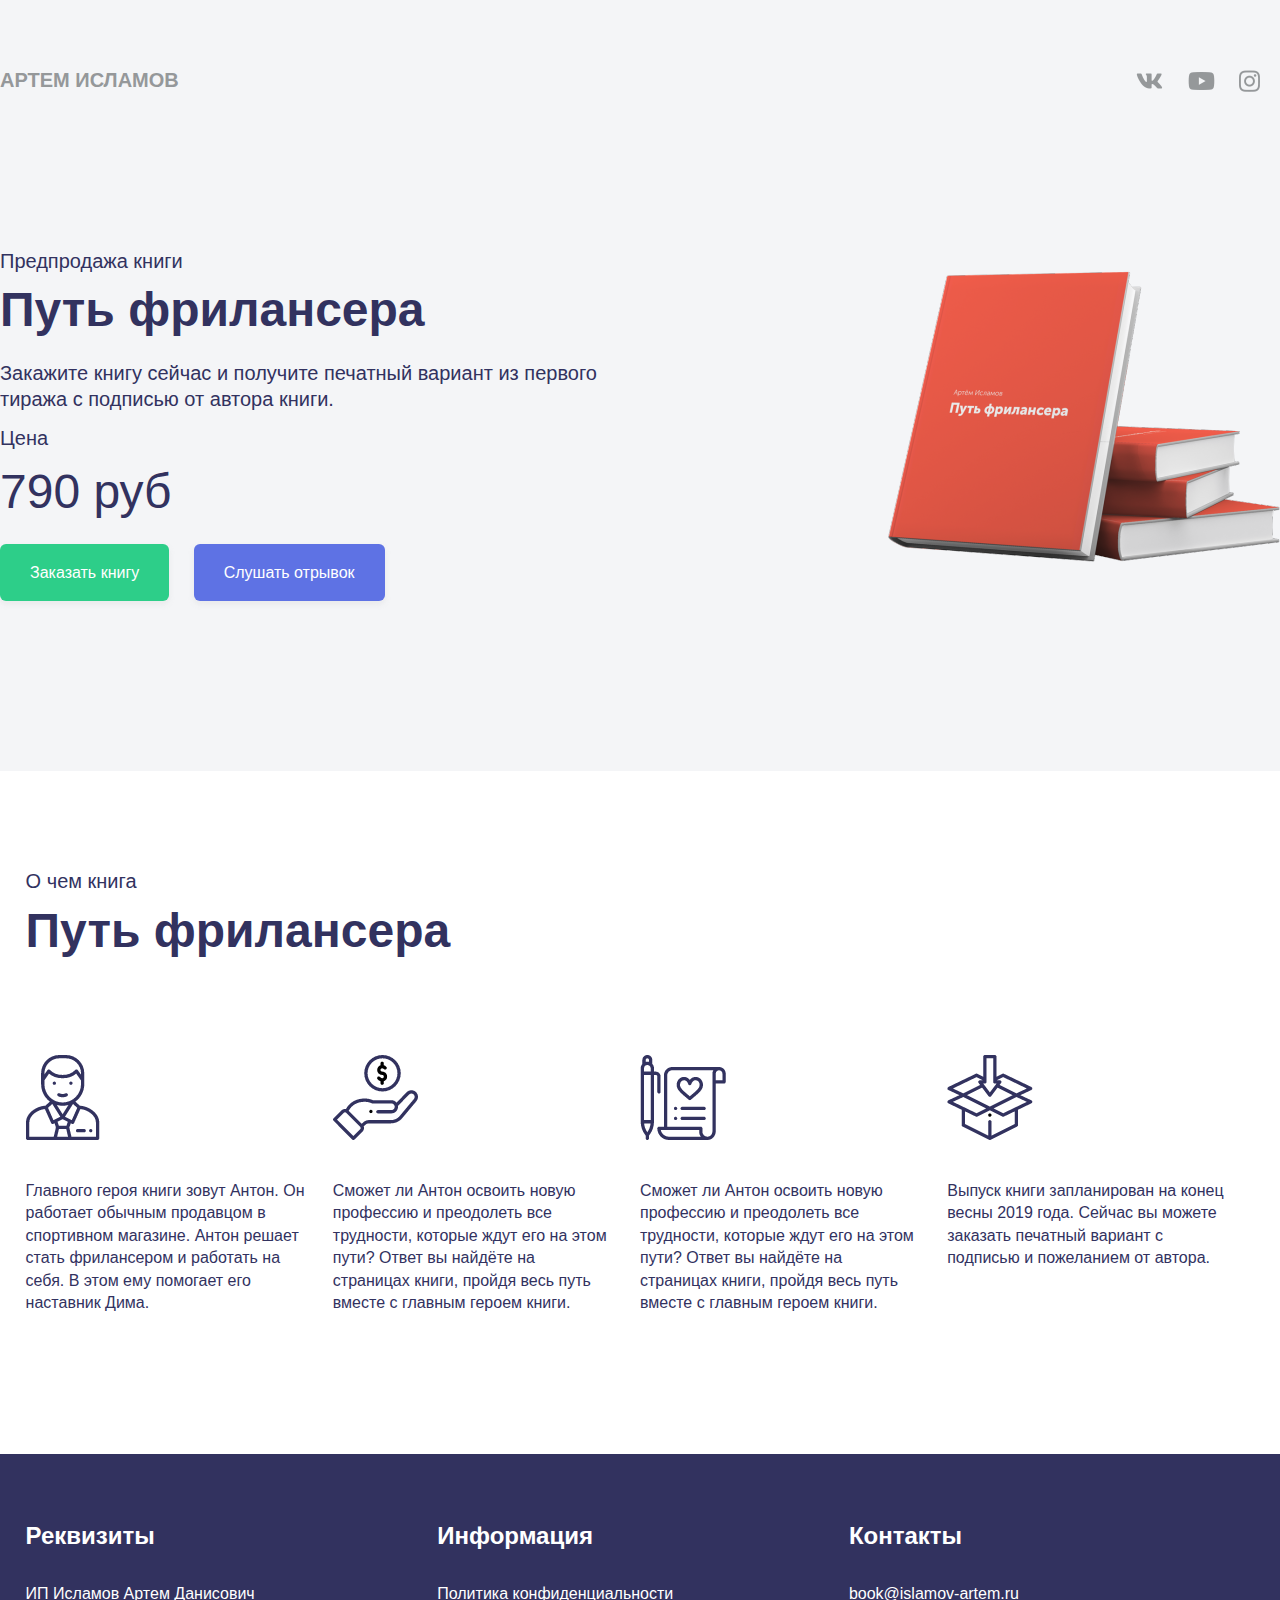
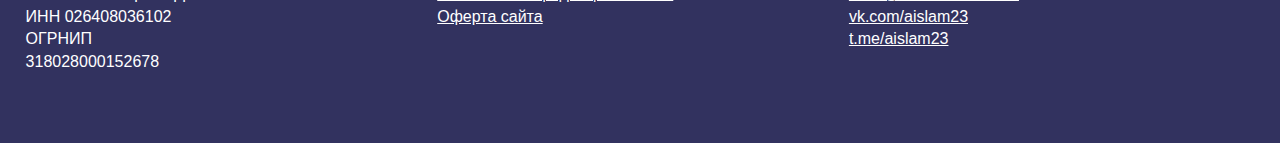
==== lesson-9/index.html @ ffb26727 "Добавлено верстка сайта "Путь фрилансера"" ====
<!DOCTYPE html>
<html lang="ru">
<head>
  <meta charset="UTF-8">
  <meta name="viewport" content="width=device-width, initial-scale=1.0">
  <meta http-equiv="X-UA-Compatible" content="ie=edge">
  <title>Сайт продажи книг "Путь фрилансера"</title>
  <link rel="stylesheet" href="css/reset.css">
  <link rel="stylesheet" href="css/style.css">
</head>
<body>
  <!-- Главный блок -->
  <header class="hero">
    <div class="container">

    </div>
    <!-- container -->

      <div class="navbar">           <!-- Шапка -->
        <span class="brand"> Артем Исламов</span>
        <div class="social">
          <a href="#">
            <img src="img/vk.png" alt="">
          </a>
          <a href="#"><img src="img/youtube.png" alt="">
          </a>
          <a href="#"><img src="img/instagram.png" alt="">
          </a>
        </div>
      </div>
      <!-- navbar -->
<div class="main">
  <div class="main-text">
    <span class="subtitle">Предпродажа 
    книги</span>
    <strong class="title">Путь 
      фрилансера</strong>
      <p class="discription">Закажите книгу сейчас и получите печатный 
      вариант из первого тиража с подписью от автора 
      книги.</p>
      <span class="price-tag">Цена</span>
      <strong class="price">790 руб</strong>
      <div class="buttons">
        <a href="#" class="btn btn-success">Заказать книгу</a>
        <a href="#"class="btn btn-primary">Слушать отрывок</a>
      </div>
  </div>
  <!-- main-text -->
  <div class="main-image">
    <img src="img/main-image.png" alt="Фото книги">
  </div>
  <!-- /.main -->
  </div> 
  <!-- conteiner -->
  </header>

<!-- краткое содержание -->
  <section class="about section">
    <div class="container">
      <h2 class="section-heading">
        <span class="section-subtitle">
          О чем книга</span>
        <strong class="section-title">
          Путь фрилансера
        </strong>
      </h2>
      <div class="wrap">
        <div class="block">
        <img src="img/picture-1.png" alt="">
        <p class="block-text">Главного героя книги зовут Антон. 
          Он работает обычным продавцом в спортивном магазине. Антон решает стать фрилансером и работать на себя.
          В этом ему помогает его наставник Дима.</p>
        </div>
        <div class="block">
          <img src="img/picture-2.png" alt="">
          <p class="block-text">Сможет ли Антон освоить новую профессию и преодолеть все трудности, которые ждут его на этом пути? Ответ вы найдёте на страницах книги,
             пройдя весь путь вместе с главным героем книги.</p>
        </div>
        <div class="block">
          <img src="img/picture-3.png" alt="">
          <p class="block-text">Сможет ли Антон освоить новую профессию и преодолеть все трудности, которые ждут его на этом пути? Ответ вы найдёте на страницах книги, 
            пройдя весь путь вместе с главным героем книги.</p>
        </div>
        <div class="block">
          <img src="img/picture-4.png" alt="">
          <p class="block-text">Выпуск книги запланирован на конец весны 2019 года.
           Сейчас вы можете заказать печатный вариант с 
           подписью и пожеланием от автора.</p>
        </div>
      </div>
      <!-- /.wrap -->
    </div>
    
  </section>
  <section class="people">
    
  </section>



  <footer class="footer">
    <div class="container">
      <div class="footer-wrap">
          <div class="footer-block">
              <h4 class="footer-title">Реквизиты</h4>
              <p>ИП Исламов Артем Данисович 
                  <br>ИНН 026408036102 
                  <br>ОГРНИП <br>318028000152678</p>
            </div>
            <div class="footer-block">
              <h4 class="footer-title">Информация</h4>
              <p>
                <a href="#">Политика конфиденциальности</a>
                <a href="#">Оферта сайта</a>
              </p>
            </div>
            <div class="footer-block">
              <h4 class="footer-title">Контакты</h4>
              <p>
                <a href="#">book@islamov-artem.ru</a>
                <a href="#">vk.com/aislam23</a>
                <a href="#">t.me/aislam23</a>
              </p>
        </div>
      </div>
      <!-- Footer-wrap -->
    </div>
  </footer>








</body>



</html>
---- lesson-9/css/style.css ----
*{
  box-sizing: border-box;
}
body{
  font-family: sans-serif;
  color: #32325f;
}
.container{
  max-width: 1140;
  width: 96%;
  margin-left: auto;
  margin-right: auto; 
}
.navbar{
  display: flex;
  justify-content: space-between;
  margin-bottom: 159px;
}
.brand{
color: #95989a;
font-size: 20px;
font-weight: 700;
text-transform: uppercase
}
.hero{
  padding-top: 70px;
  padding-bottom: 190px;
  background-color: #f4f5f7;
}
.social a{
  text-decoration: none;
  margin-right: 20px;
}
.main{
  display: flex;
  justify-content: space-between;
  align-items: center;
}
.main-text{
  width: 50%;
}
.subtitle{
  font-size: 20px;
  font-weight: 400;
  display: block;
  margin-bottom: 15px;
}
.title{
  font-size: 48px;
  font-weight: 700;
  display: block;
  margin-bottom: 26px
}
.discription{
  font-size: 20px;
  font-weight: 400;
  line-height: 26px;
  margin-bottom: 16px
}
.price-tag{
  font-size: 20px;
  font-weight: 400;
  margin-bottom: 20px;
  display:block;
}
.price{
  display: block;
  margin-bottom: 49px;
  font-size: 48px;
  font-weight: 400;
}
.btn{
  text-decoration: none;
  box-shadow: 0 3px 6px rgba(173, 173, 173, 0.16);
  border-radius: 6px;
  padding: 20px 30px;
  color: #ffffff;
  background-color: grey;
}
.btn-success{
  background-color: #2dce89;
  margin-right: 20px;
}
.btn-primary{
  background-color: #5e72e4;
}
/* Оформление секций */
.section{
  /* Внутренний отступ в секции */
padding-top: 100px;
padding-bottom: 100px;
}
.section-subtitle{
  display: block;
  margin-bottom: 16px;
  font-size: 20px;
  font-weight: 400;
}
.section-title{
  font-size: 48px;
  font-weight: 700;
}
.wrap{
  display: flex;
  justify-content: space-between;
  flex-wrap: wrap;
  margin-top: 100px
}
.block{
  width: 23%;
  margin-right: 2%;
}
.block-text{
  font-size: 16px;
  font-weight: 400;
  margin: 40px 0;
  line-height: 1.4;
}
.footer{
  background-color: #32325f;
  color: white;
  padding-top: 70px;
  padding-bottom: 70px;
}
.footer-wrap{
  display:flex;
  justify-content: space-between;
}
.footer-block{
  width: 33%;
}
.footer-title{
  font-size: 24px;
  font-weight: 700;
  margin-bottom: 35px;
}
.footer a{
  display: block;
  color: white;
}
.footer p{
  line-height: 1.4;
}
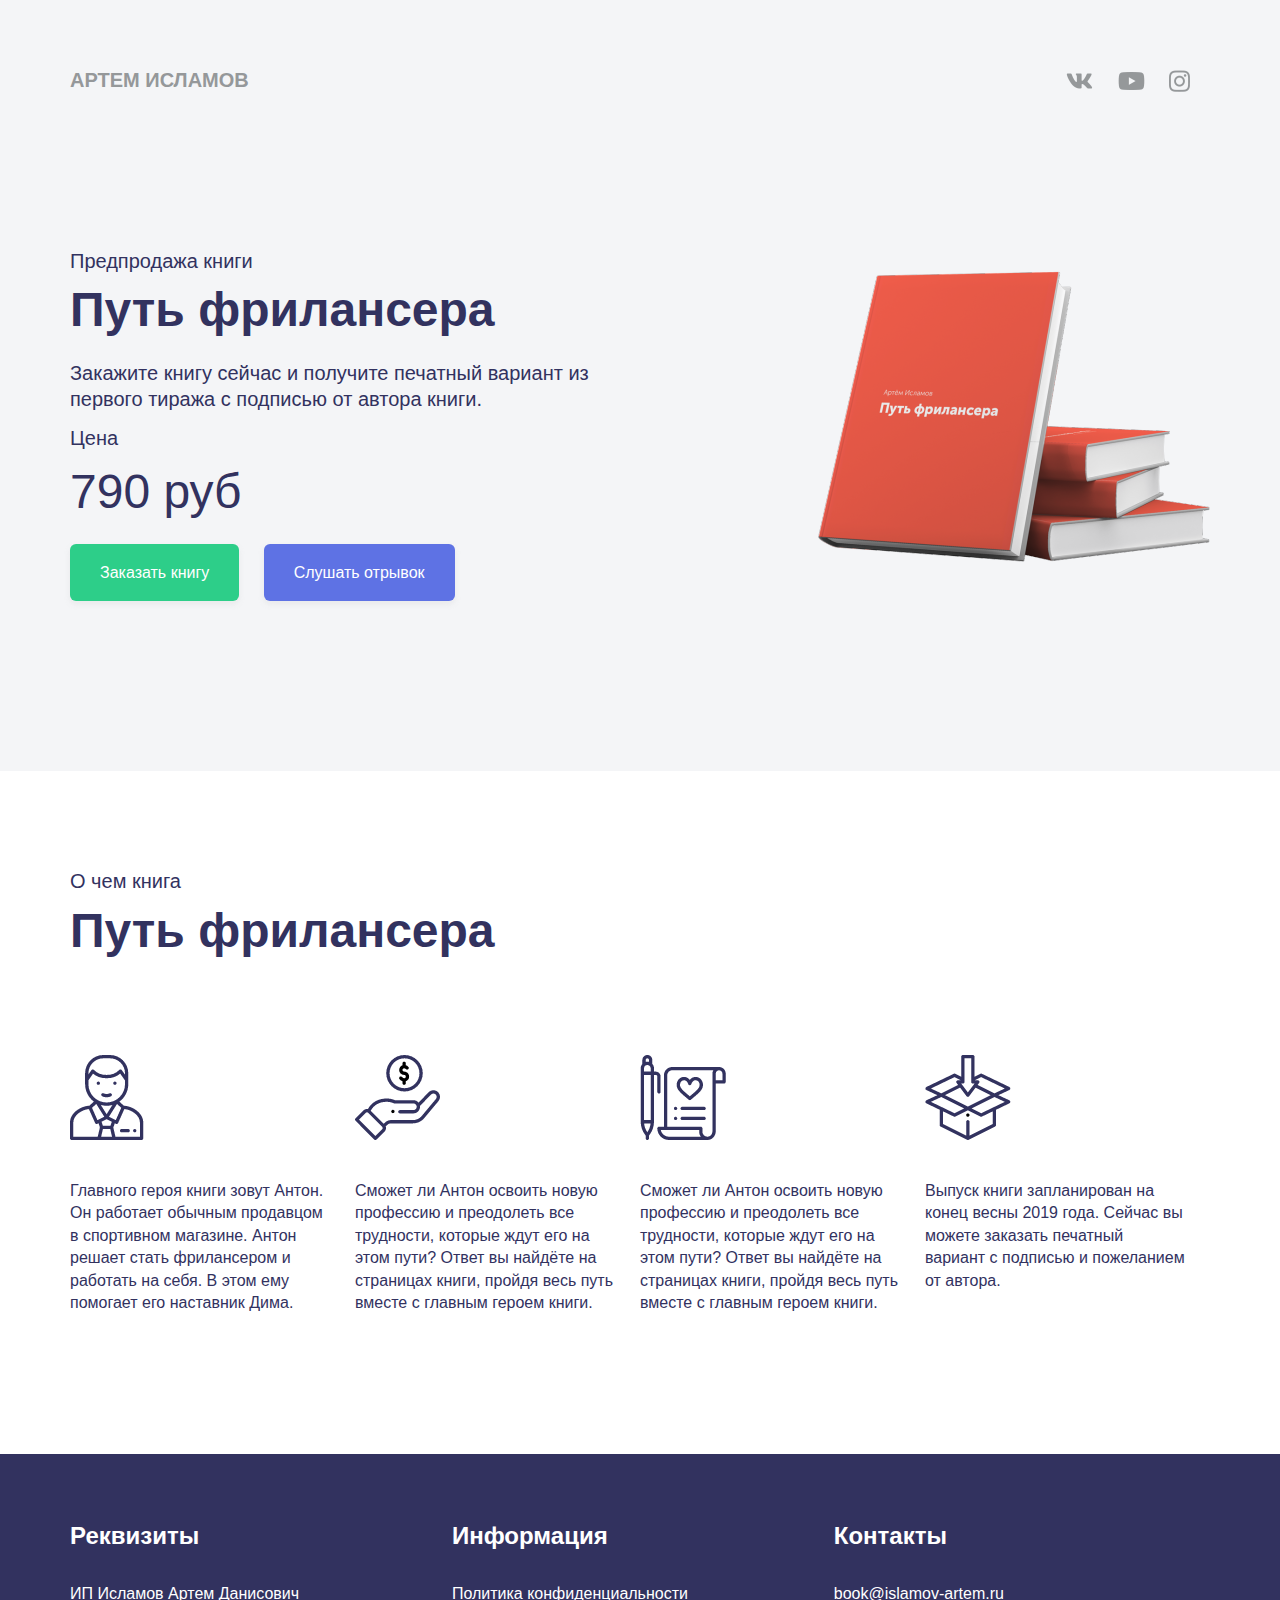
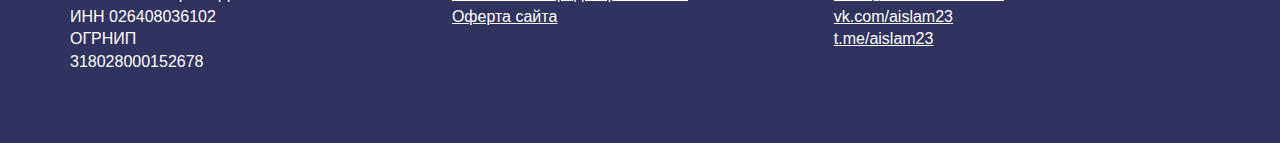
==== commit 45c0a956: "Исправил ширину сайта" ====
--- a/lesson-9/index.html
+++ b/lesson-9/index.html
@@ -12,8 +12,6 @@
   <!-- Главный блок -->
   <header class="hero">
     <div class="container">
-
-    </div>
     <!-- container -->
 
       <div class="navbar">           <!-- Шапка -->
@@ -52,6 +50,7 @@
   <!-- /.main -->
   </div> 
   <!-- conteiner -->
+</div>
   </header>
 
 <!-- краткое содержание -->
--- a/lesson-9/css/style.css
+++ b/lesson-9/css/style.css
@@ -6,8 +6,7 @@
   color: #32325f;
 }
 .container{
-  max-width: 1140;
-  width: 96%;
+  width: 1140px;
   margin-left: auto;
   margin-right: auto; 
 }
